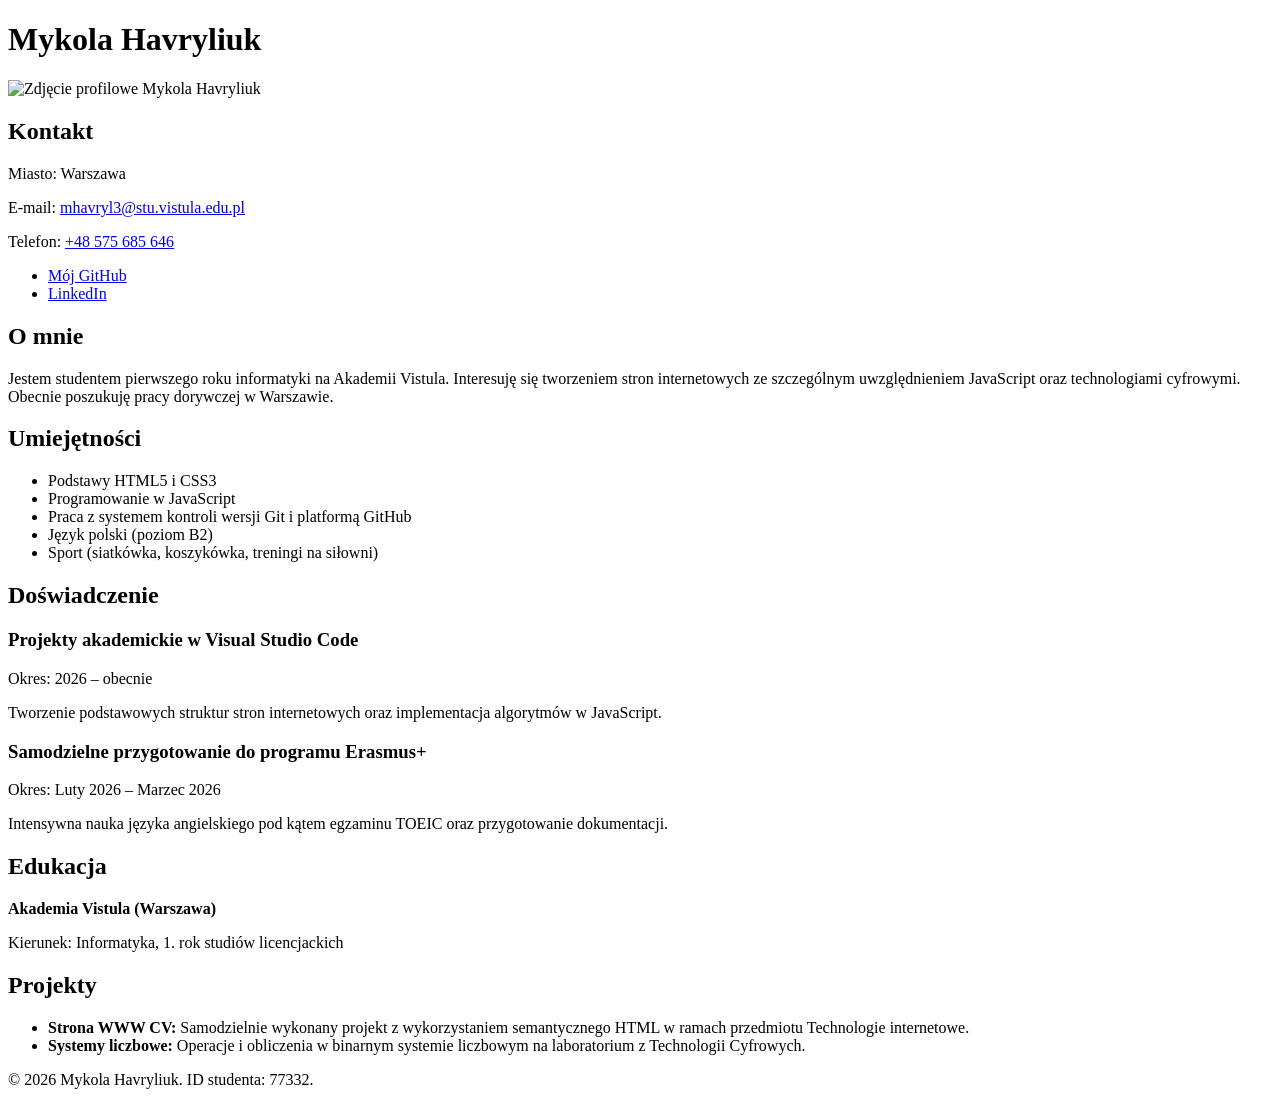
==== zad3_motyw/index.html @ 37aa78fc "Create index.html" ====
<!DOCTYPE html>
<html lang="pl">
<head>
    <meta charset="UTF-8">
    <meta name="viewport" content="width=device-width, initial-scale=1.0">
    <title>CV - Mykola Havryliuk</title>
    <link rel="stylesheet" href="red.css">
</head>
<body>

    <header>
        <h1>Mykola Havryliuk</h1>
        <img src="photo.jpg" alt="Zdjęcie profilowe Mykola Havryliuk" width="150">
    </header>

    <main>
        <section>
            <h2>Kontakt</h2>
            <p>Miasto: Warszawa</p>
            <p>E-mail: <a href="mailto:mhavryl3@stu.vistula.edu.pl">mhavryl3@stu.vistula.edu.pl</a></p>
            <p>Telefon: <a href="tel:+48575685646">+48 575 685 646</a></p>
            
            <ul>
                <li><a href="https://github.com/77332" target="_blank" rel="noopener noreferrer">Mój GitHub</a></li>
                <li><a href="https://linkedin.com" target="_blank" rel="noopener noreferrer">LinkedIn</a></li>
            </ul>
        </section>

        <section>
            <h2>O mnie</h2>
            <p>Jestem studentem pierwszego roku informatyki na Akademii Vistula. Interesuję się tworzeniem stron internetowych ze szczególnym uwzględnieniem JavaScript oraz technologiami cyfrowymi. Obecnie poszukuję pracy dorywczej w Warszawie.</p>
        </section>

        <section>
            <h2>Umiejętności</h2>
            <ul>
                <li>Podstawy HTML5 i CSS3</li>
                <li>Programowanie w JavaScript</li>
                <li>Praca z systemem kontroli wersji Git i platformą GitHub</li>
                <li>Język polski (poziom B2)</li>
                <li>Sport (siatkówka, koszykówka, treningi na siłowni)</li>
            </ul>
        </section>

        <section>
            <h2>Doświadczenie</h2>
            <article>
                <h3>Projekty akademickie w Visual Studio Code</h3>
                <p>Okres: 2026 – obecnie</p>
                <p>Tworzenie podstawowych struktur stron internetowych oraz implementacja algorytmów w JavaScript.</p>
            </article>
            <article>
                <h3>Samodzielne przygotowanie do programu Erasmus+</h3>
                <p>Okres: Luty 2026 – Marzec 2026</p>
                <p>Intensywna nauka języka angielskiego pod kątem egzaminu TOEIC oraz przygotowanie dokumentacji.</p>
            </article>
        </section>

        <section>
            <h2>Edukacja</h2>
            <p><strong>Akademia Vistula (Warszawa)</strong></p>
            <p>Kierunek: Informatyka, 1. rok studiów licencjackich</p>
        </section>

        <section>
            <h2>Projekty</h2>
            <ul>
                <li><strong>Strona WWW CV:</strong> Samodzielnie wykonany projekt z wykorzystaniem semantycznego HTML w ramach przedmiotu Technologie internetowe.</li>
                <li><strong>Systemy liczbowe:</strong> Operacje i obliczenia w binarnym systemie liczbowym na laboratorium z Technologii Cyfrowych.</li>
            </ul>
        </section>
    </main>

    <footer>
        <p>&copy; 2026 Mykola Havryliuk. ID studenta: 77332.</p>
    </footer>

</body>
</html>
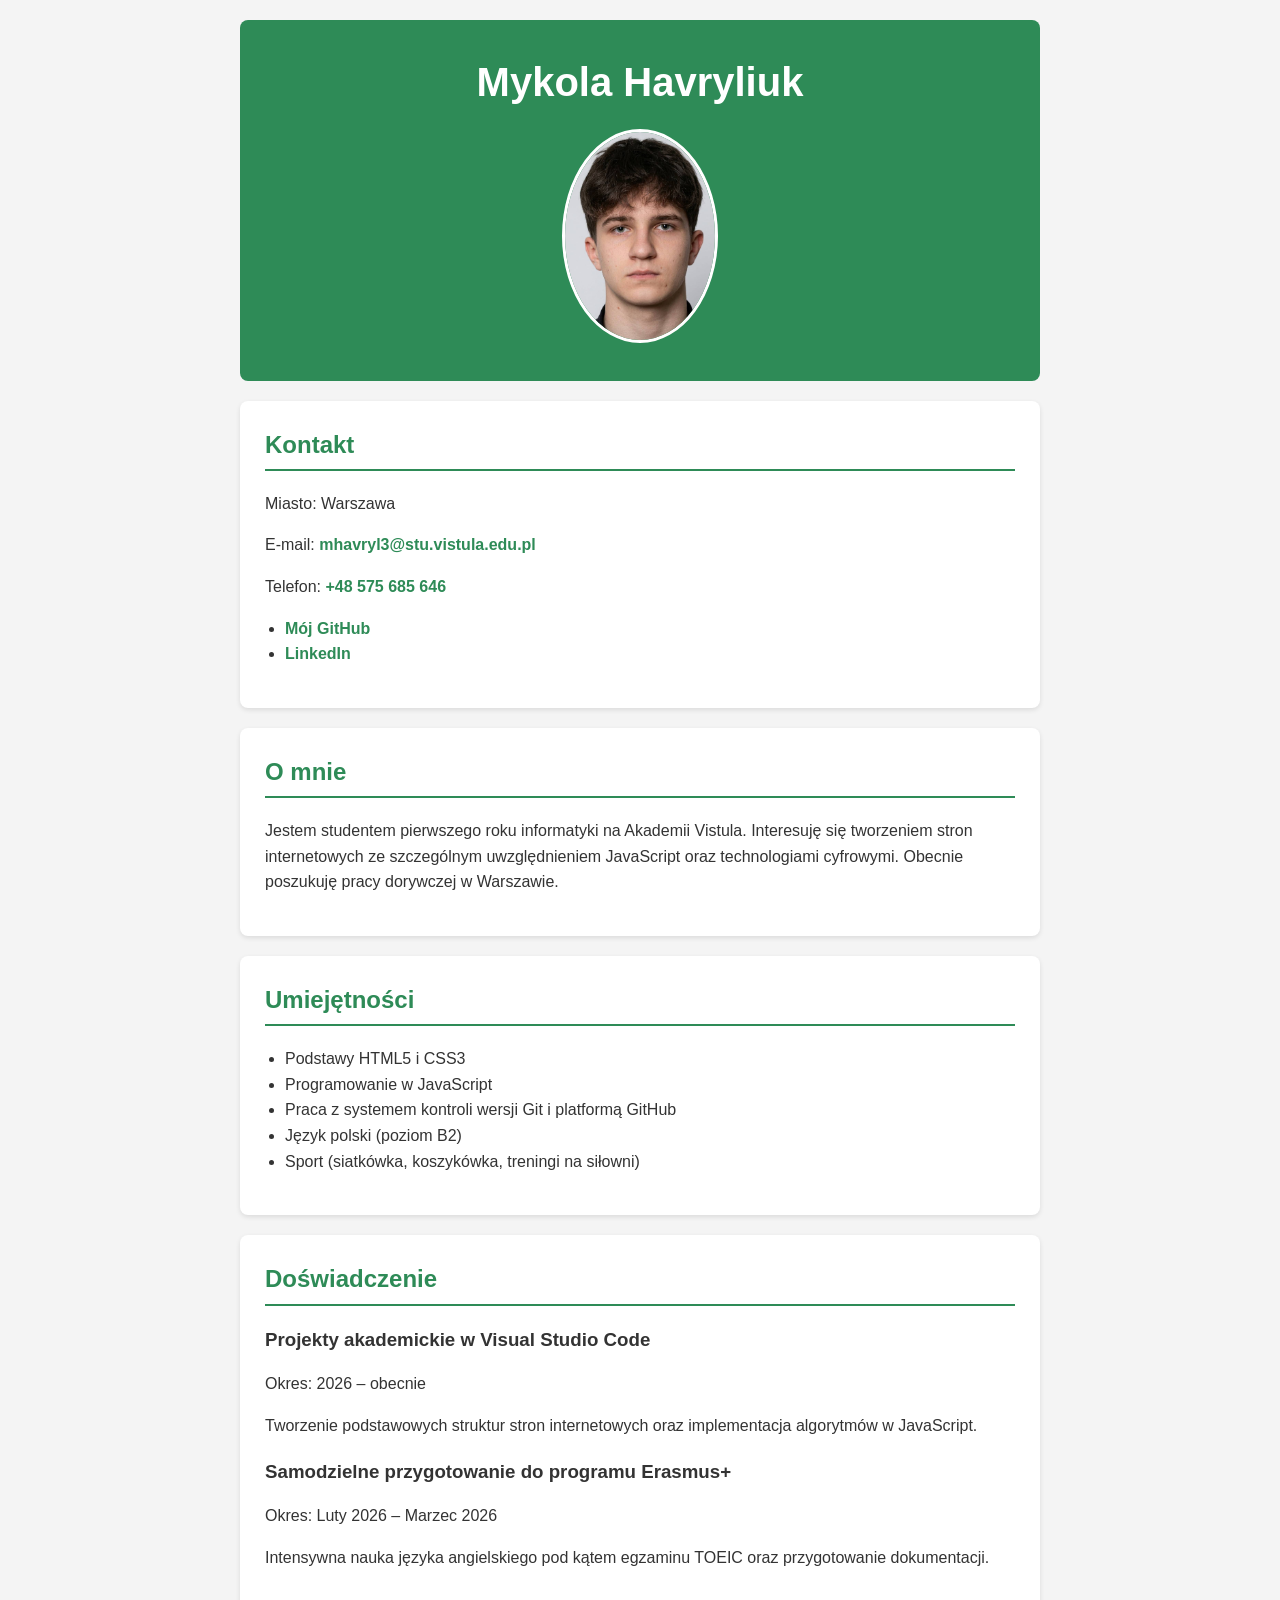
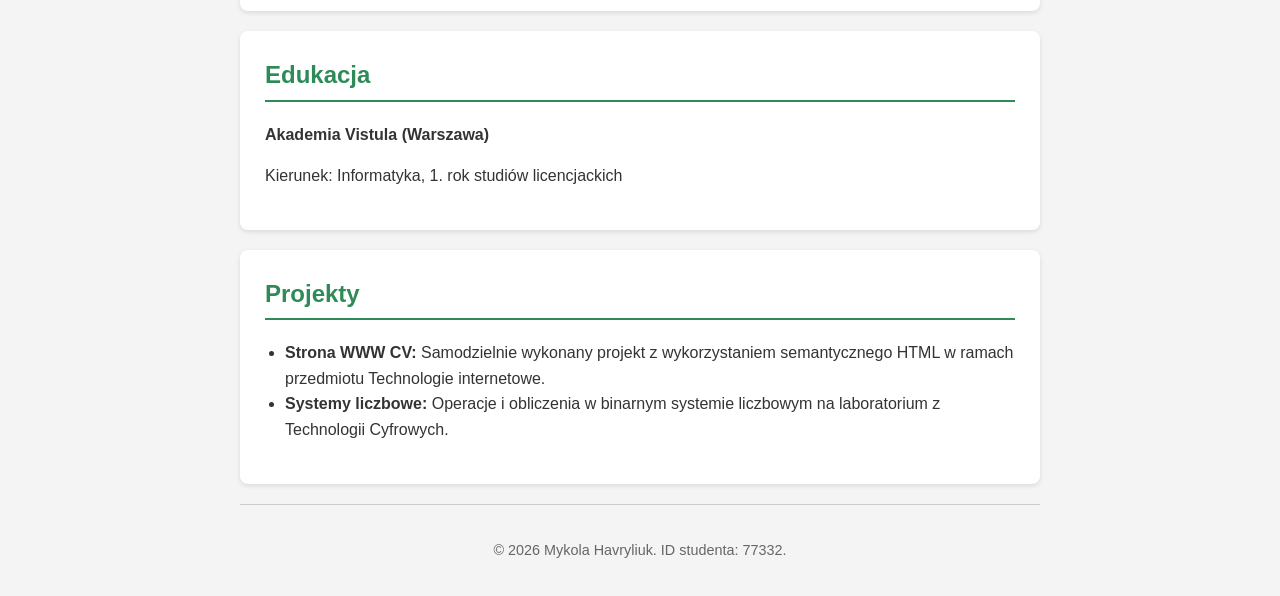
==== commit 613ee755: "Update index.html" ====
--- a/zad3_motyw/index.html
+++ b/zad3_motyw/index.html
@@ -4,7 +4,7 @@
     <meta charset="UTF-8">
     <meta name="viewport" content="width=device-width, initial-scale=1.0">
     <title>CV - Mykola Havryliuk</title>
-    <link rel="stylesheet" href="red.css">
+    <link rel="stylesheet" href="green.css">
 </head>
 <body>
 
--- a/zad3_motyw/green.css
+++ b/zad3_motyw/green.css
@@ -0,0 +1,71 @@
+body {
+    font-family: 'Segoe UI', Tahoma, Geneva, Verdana, sans-serif;
+    line-height: 1.6;
+    color: #333;
+    max-width: 800px;
+    margin: 0 auto;
+    padding: 20px;
+    background-color: #f4f4f4;
+}
+
+header {
+    background-color: #2e8b57;
+    color: white;
+    padding: 30px;
+    text-align: center;
+    border-radius: 8px;
+    margin-bottom: 20px;
+}
+
+h1 {
+    margin: 0;
+    font-size: 2.5em;
+}
+
+img {
+    border-radius: 50%;
+    margin-top: 15px;
+    border: 3px solid white;
+}
+
+section {
+    background: white;
+    padding: 25px;
+    margin-bottom: 20px;
+    border-radius: 8px;
+    box-shadow: 0 2px 5px rgba(0,0,0,0.1);
+}
+
+h2 {
+    color: #2e8b57;
+    border-bottom: 2px solid #2e8b57;
+    padding-bottom: 5px;
+    margin-top: 0;
+}
+
+h3 {
+    margin-bottom: 5px;
+}
+
+a {
+    color: #2e8b57;
+    text-decoration: none; 
+    font-weight: bold;
+}
+
+a:hover {
+    text-decoration: underline; 
+}
+
+ul {
+    padding-left: 20px;
+}
+
+footer {
+    text-align: center;
+    font-size: 0.9em;
+    color: #666;
+    margin-top: 20px;
+    padding-top: 20px;
+    border-top: 1px solid #ccc;
+}
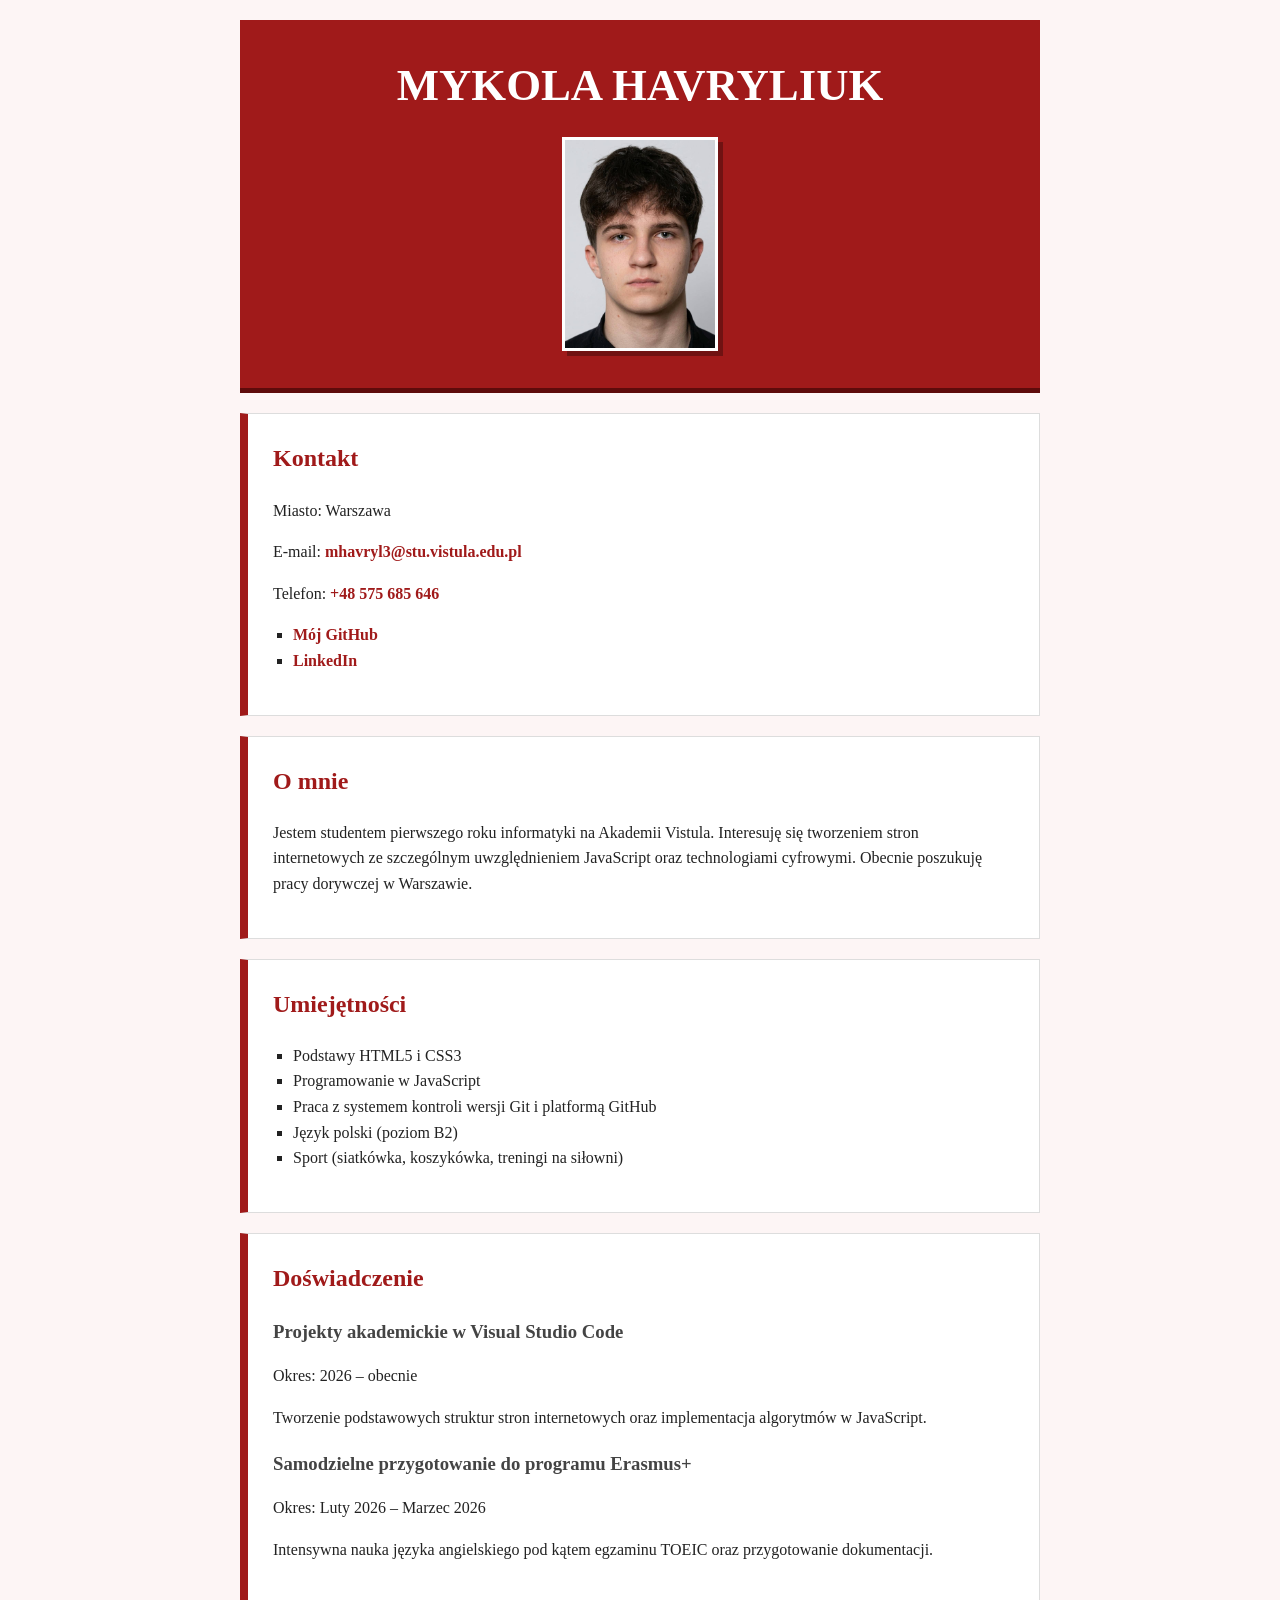
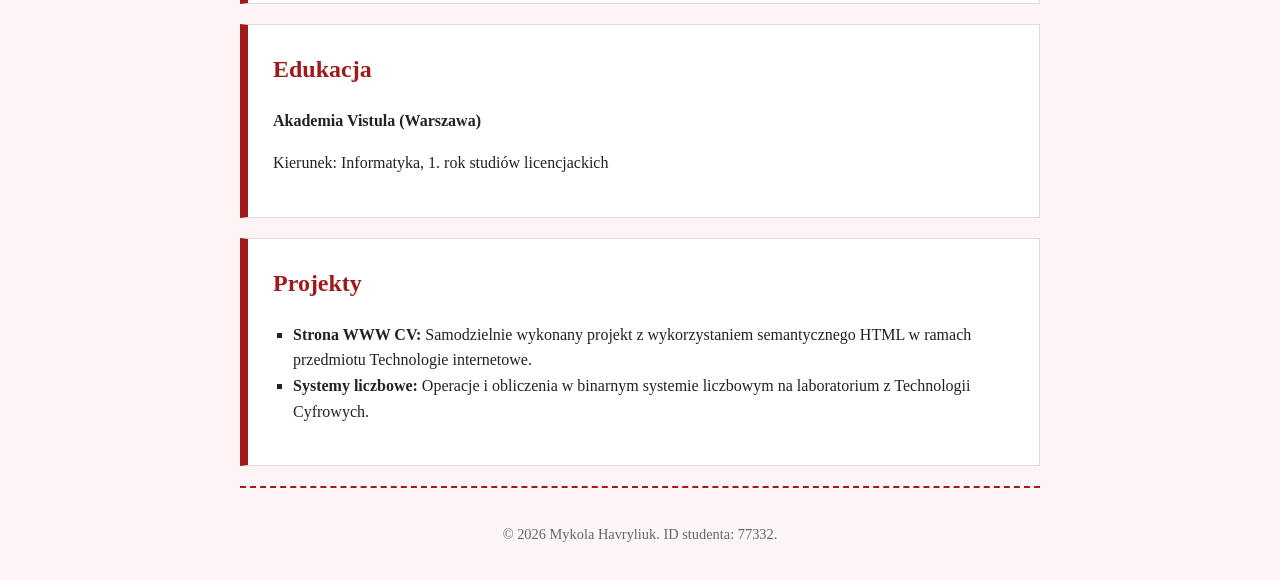
==== commit 8b1b3a18: "Update index.html" ====
--- a/zad3_motyw/index.html
+++ b/zad3_motyw/index.html
@@ -4,7 +4,7 @@
     <meta charset="UTF-8">
     <meta name="viewport" content="width=device-width, initial-scale=1.0">
     <title>CV - Mykola Havryliuk</title>
-    <link rel="stylesheet" href="green.css">
+    <link rel="stylesheet" href="red.css">
 </head>
 <body>
 
--- a/zad3_motyw/red.css
+++ b/zad3_motyw/red.css
@@ -0,0 +1,77 @@
+body {
+    font-family: 'Times New Roman', Times, serif; 
+    line-height: 1.6;
+    color: #222;
+    max-width: 800px;
+    margin: 0 auto;
+    padding: 20px;
+    background-color: #fdf5f5; 
+}
+
+header {
+    background-color: #a01a1a; 
+    color: white;
+    padding: 30px;
+    text-align: center;
+    border-radius: 0; 
+    margin-bottom: 20px;
+    border-bottom: 5px solid #5e0b0b;
+}
+
+h1 {
+    margin: 0;
+    font-size: 2.8em;
+    text-transform: uppercase; 
+}
+
+img {
+    border-radius: 0; 
+    margin-top: 15px;
+    border: 3px solid white;
+    box-shadow: 5px 5px 0px rgba(0,0,0,0.3); 
+}
+
+section {
+    background: white;
+    padding: 25px;
+    margin-bottom: 20px;
+    border-radius: 0; 
+    border: 1px solid #ddd;
+    border-left: 8px solid #a01a1a; 
+}
+
+h2 {
+    color: #a01a1a;
+    margin-top: 0;
+}
+
+h3 {
+    margin-bottom: 5px;
+    color: #444;
+}
+
+a {
+    color: #a01a1a;
+    text-decoration: none;
+    font-weight: bold;
+}
+
+a:hover {
+    background-color: #a01a1a; 
+    color: white;
+    padding: 2px 5px;
+}
+
+ul {
+    padding-left: 20px;
+    list-style-type: square; 
+}
+
+footer {
+    text-align: center;
+    font-size: 0.9em;
+    color: #666;
+    margin-top: 20px;
+    padding-top: 20px;
+    border-top: 2px dashed #a01a1a; 
+}
